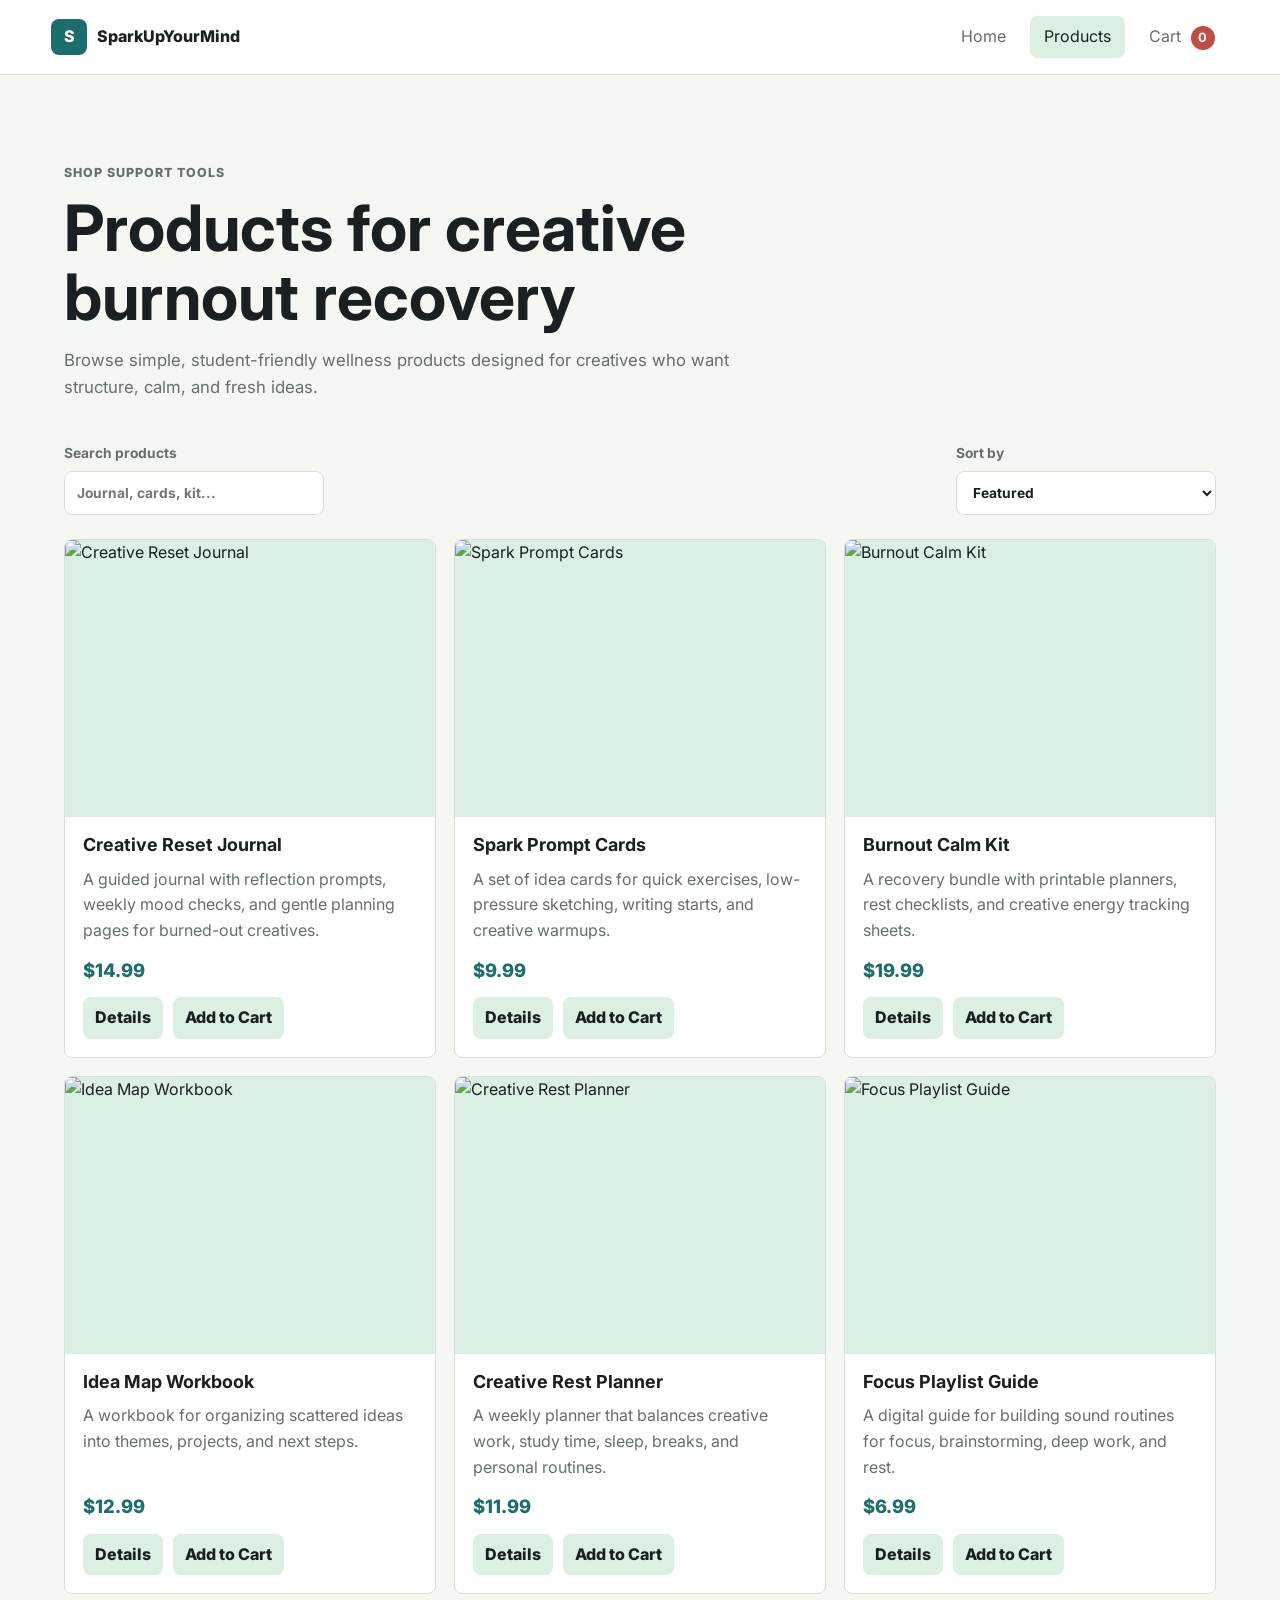
==== products.html @ 9b731e91 "Publish SparkUpYourMind website" ====
<!DOCTYPE html>
<html lang="en">
<head>
  <meta charset="UTF-8">
  <meta name="viewport" content="width=device-width, initial-scale=1.0">
  <title>Products | SparkUpYourMind</title>
  <link rel="preconnect" href="https://fonts.googleapis.com">
  <link rel="preconnect" href="https://fonts.gstatic.com" crossorigin>
  <link href="https://fonts.googleapis.com/css2?family=Inter:wght@400;500;600;700;800&display=swap" rel="stylesheet">
  <link rel="stylesheet" href="styles.css">
</head>
<body>
  <header class="site-header">
    <a class="brand" href="index.html" aria-label="SparkUpYourMind home">
      <span class="brand-mark">S</span>
      <span>SparkUpYourMind</span>
    </a>

    <button class="menu-toggle" type="button" aria-expanded="false" aria-controls="primary-nav">
      <span></span>
      <span></span>
      <span></span>
    </button>

    <nav class="primary-nav" id="primary-nav" aria-label="Main navigation">
      <a href="index.html">Home</a>
      <a href="products.html" class="active">Products</a>
      <button class="cart-pill" type="button" data-cart-open>
        Cart <span data-cart-count>0</span>
      </button>
    </nav>
  </header>

  <main>
    <section class="page-title">
      <p class="eyebrow">Shop support tools</p>
      <h1>Products for creative burnout recovery</h1>
      <p>
        Browse simple, student-friendly wellness products designed for creatives who want
        structure, calm, and fresh ideas.
      </p>
    </section>

    <section class="product-toolbar" aria-label="Product filters">
      <label>
        Search products
        <input type="search" data-product-search placeholder="Journal, cards, kit...">
      </label>
      <label>
        Sort by
        <select data-product-sort>
          <option value="featured">Featured</option>
          <option value="price-low">Price: Low to High</option>
          <option value="price-high">Price: High to Low</option>
          <option value="name">Name</option>
        </select>
      </label>
    </section>

    <section class="products-grid" data-products-grid aria-live="polite"></section>
  </main>

  <dialog class="product-dialog" data-product-dialog>
    <button type="button" class="icon-button dialog-close" data-dialog-close aria-label="Close product details">x</button>
    <div class="dialog-content" data-dialog-content></div>
  </dialog>

  <aside class="cart-drawer" data-cart-drawer aria-hidden="true">
    <div class="cart-panel">
      <div class="cart-header">
        <h2>Your Cart</h2>
        <button type="button" class="icon-button" data-cart-close aria-label="Close cart">x</button>
      </div>
      <div class="cart-items" data-cart-items></div>
      <div class="cart-footer">
        <div class="cart-total">
          <span>Total</span>
          <strong data-cart-total>$0.00</strong>
        </div>
        <button class="button button-primary full-width" type="button" data-checkout>Checkout</button>
      </div>
    </div>
  </aside>

  <script src="script.js"></script>
</body>
</html>
---- styles.css ----
:root {
  --ink: #182022;
  --muted: #64706d;
  --line: #d9dfd7;
  --surface: #ffffff;
  --soft: #f5f7f2;
  --mint: #dcefe3;
  --coral: #ef806f;
  --coral-dark: #bf4f43;
  --teal: #1d6d6c;
  --gold: #f3c76b;
  --shadow: 0 20px 45px rgba(24, 32, 34, 0.14);
}

* {
  box-sizing: border-box;
}

html {
  scroll-behavior: smooth;
}

body {
  margin: 0;
  color: var(--ink);
  background: var(--soft);
  font-family: Inter, Arial, sans-serif;
  line-height: 1.6;
}

img {
  display: block;
  max-width: 100%;
}

a {
  color: inherit;
  text-decoration: none;
}

button,
input,
select {
  font: inherit;
}

.site-header {
  position: sticky;
  top: 0;
  z-index: 20;
  display: flex;
  align-items: center;
  justify-content: space-between;
  gap: 24px;
  padding: 16px clamp(18px, 4vw, 56px);
  background: rgba(255, 255, 255, 0.9);
  border-bottom: 1px solid rgba(217, 223, 215, 0.8);
  backdrop-filter: blur(18px);
}

.brand {
  display: inline-flex;
  align-items: center;
  gap: 10px;
  font-weight: 800;
  letter-spacing: 0;
}

.brand-mark {
  display: grid;
  width: 36px;
  height: 36px;
  place-items: center;
  color: #fff;
  background: var(--teal);
  border-radius: 8px;
}

.primary-nav {
  display: flex;
  align-items: center;
  gap: 10px;
}

.primary-nav a,
.cart-pill {
  min-height: 40px;
  padding: 8px 14px;
  color: var(--muted);
  background: transparent;
  border: 0;
  border-radius: 8px;
  cursor: pointer;
}

.primary-nav a:hover,
.primary-nav a.active,
.cart-pill:hover {
  color: var(--ink);
  background: var(--mint);
}

.cart-pill span {
  display: inline-grid;
  min-width: 24px;
  height: 24px;
  margin-left: 6px;
  place-items: center;
  color: #fff;
  background: var(--coral-dark);
  border-radius: 999px;
  font-size: 0.8rem;
  font-weight: 700;
}

.menu-toggle {
  display: none;
  width: 42px;
  height: 42px;
  padding: 9px;
  background: var(--surface);
  border: 1px solid var(--line);
  border-radius: 8px;
}

.menu-toggle span {
  display: block;
  height: 2px;
  margin: 5px 0;
  background: var(--ink);
}

.hero {
  position: relative;
  min-height: min(680px, calc(100vh - 72px));
  display: grid;
  align-items: end;
  overflow: hidden;
  background: #243536;
}

.hero-media {
  position: absolute;
  inset: 0;
}

.hero-media img {
  width: 100%;
  height: 100%;
  object-fit: cover;
  opacity: 0.55;
}

.hero-media::after {
  position: absolute;
  inset: 0;
  content: "";
  background: linear-gradient(90deg, rgba(12, 22, 24, 0.84), rgba(12, 22, 24, 0.28));
}

.hero-content {
  position: relative;
  width: min(760px, 100%);
  padding: clamp(64px, 12vw, 124px) clamp(20px, 7vw, 96px);
  color: #fff;
}

.eyebrow {
  margin: 0 0 10px;
  color: var(--coral);
  font-size: 0.78rem;
  font-weight: 800;
  letter-spacing: 0.08em;
  text-transform: uppercase;
}

.hero-content .eyebrow {
  color: var(--gold);
}

h1,
h2,
h3,
p {
  overflow-wrap: anywhere;
}

h1,
h2,
h3 {
  margin: 0;
  line-height: 1.08;
}

.hero h1 {
  max-width: 12ch;
  font-size: clamp(3rem, 9vw, 6.5rem);
  letter-spacing: 0;
}

.hero p:not(.eyebrow) {
  max-width: 620px;
  margin: 18px 0 0;
  font-size: clamp(1rem, 2vw, 1.2rem);
}

.hero-actions {
  display: flex;
  flex-wrap: wrap;
  gap: 12px;
  margin-top: 30px;
}

.button {
  display: inline-flex;
  min-height: 46px;
  align-items: center;
  justify-content: center;
  padding: 11px 18px;
  border: 1px solid transparent;
  border-radius: 8px;
  font-weight: 800;
  cursor: pointer;
}

.button-primary {
  color: #fff;
  background: var(--coral-dark);
}

.button-primary:hover {
  background: #a93f36;
}

.button-secondary {
  color: #fff;
  border-color: rgba(255, 255, 255, 0.7);
  background: rgba(255, 255, 255, 0.08);
}

.section {
  padding: clamp(56px, 8vw, 96px) clamp(20px, 5vw, 72px);
}

.section-heading {
  max-width: 820px;
  margin-bottom: 28px;
}

.section-heading h2,
.support-band h2,
.page-title h1 {
  max-width: 820px;
  font-size: clamp(2rem, 5vw, 4rem);
}

.intro-grid,
.featured-products,
.products-grid {
  display: grid;
  grid-template-columns: repeat(3, minmax(0, 1fr));
  gap: 18px;
}

.intro-grid article,
.product-card {
  background: var(--surface);
  border: 1px solid var(--line);
  border-radius: 8px;
}

.intro-grid article {
  padding: 24px;
}

.intro-grid h3 {
  margin-bottom: 12px;
  font-size: 1.2rem;
}

.intro-grid p,
.support-list p,
.page-title p,
.product-card p,
.dialog-content p {
  color: var(--muted);
}

.support-band {
  display: grid;
  grid-template-columns: 0.85fr 1.15fr;
  gap: clamp(24px, 5vw, 72px);
  align-items: start;
  background: var(--ink);
  color: #fff;
}

.support-list {
  display: grid;
  gap: 14px;
}

.support-list div {
  display: grid;
  grid-template-columns: 52px 1fr;
  gap: 14px;
  align-items: start;
  padding: 16px 0;
  border-bottom: 1px solid rgba(255, 255, 255, 0.18);
}

.support-list span {
  color: var(--gold);
  font-weight: 800;
}

.support-list p {
  margin: 0;
  color: rgba(255, 255, 255, 0.78);
}

.preview-products {
  background: #fff;
}

.product-card {
  display: flex;
  min-width: 0;
  flex-direction: column;
  overflow: hidden;
}

.product-card img {
  width: 100%;
  aspect-ratio: 4 / 3;
  object-fit: cover;
  background: var(--mint);
}

.product-body {
  display: flex;
  flex: 1;
  flex-direction: column;
  gap: 12px;
  padding: 18px;
}

.product-body h3 {
  font-size: 1.12rem;
}

.product-body p {
  margin: 0;
}

.product-meta {
  display: flex;
  align-items: center;
  justify-content: space-between;
  gap: 12px;
  margin-top: auto;
}

.price {
  color: var(--teal);
  font-size: 1.15rem;
  font-weight: 800;
}

.product-actions {
  display: flex;
  flex-wrap: wrap;
  gap: 10px;
}

.small-button {
  min-height: 40px;
  padding: 8px 12px;
  color: var(--ink);
  background: var(--mint);
  border: 0;
  border-radius: 8px;
  font-weight: 800;
  cursor: pointer;
}

.small-button:hover {
  background: #cce5d6;
}

.center-button {
  width: fit-content;
  margin: 28px auto 0;
}

.page-title {
  padding: clamp(48px, 8vw, 88px) clamp(20px, 5vw, 72px) 24px;
}

.page-title p:not(.eyebrow) {
  max-width: 720px;
  margin-top: 16px;
  font-size: 1.05rem;
}

.product-toolbar {
  display: flex;
  flex-wrap: wrap;
  gap: 14px;
  justify-content: space-between;
  padding: 0 clamp(20px, 5vw, 72px) 24px;
}

.product-toolbar label {
  display: grid;
  min-width: min(100%, 260px);
  gap: 7px;
  color: var(--muted);
  font-size: 0.86rem;
  font-weight: 700;
}

.product-toolbar input,
.product-toolbar select {
  min-height: 44px;
  padding: 10px 12px;
  color: var(--ink);
  background: #fff;
  border: 1px solid var(--line);
  border-radius: 8px;
}

.products-grid {
  padding: 0 clamp(20px, 5vw, 72px) clamp(56px, 8vw, 96px);
}

.cart-drawer {
  position: fixed;
  inset: 0;
  z-index: 50;
  display: none;
  justify-content: flex-end;
  background: rgba(24, 32, 34, 0.35);
}

.cart-drawer.open {
  display: flex;
}

.cart-panel {
  width: min(420px, 100%);
  min-height: 100%;
  display: flex;
  flex-direction: column;
  background: #fff;
  box-shadow: var(--shadow);
}

.cart-header,
.cart-footer {
  padding: 18px;
  border-bottom: 1px solid var(--line);
}

.cart-header {
  display: flex;
  align-items: center;
  justify-content: space-between;
}

.cart-footer {
  margin-top: auto;
  border-top: 1px solid var(--line);
  border-bottom: 0;
}

.icon-button {
  width: 40px;
  height: 40px;
  color: var(--ink);
  background: var(--soft);
  border: 1px solid var(--line);
  border-radius: 8px;
  font-weight: 800;
  cursor: pointer;
}

.cart-items {
  display: grid;
  gap: 12px;
  padding: 18px;
  overflow: auto;
}

.cart-line {
  display: grid;
  grid-template-columns: 72px 1fr auto;
  gap: 12px;
  align-items: center;
}

.cart-line img {
  width: 72px;
  height: 72px;
  object-fit: cover;
  border-radius: 8px;
}

.cart-line h3 {
  font-size: 0.95rem;
}

.cart-line p {
  margin: 3px 0 0;
  color: var(--muted);
  font-size: 0.9rem;
}

.cart-total {
  display: flex;
  justify-content: space-between;
  margin-bottom: 14px;
  font-size: 1.15rem;
}

.full-width {
  width: 100%;
}

.product-dialog {
  width: min(920px, calc(100% - 32px));
  padding: 0;
  border: 0;
  border-radius: 8px;
  box-shadow: var(--shadow);
}

.product-dialog::backdrop {
  background: rgba(24, 32, 34, 0.45);
}

.dialog-close {
  position: absolute;
  top: 14px;
  right: 14px;
  z-index: 2;
}

.dialog-content {
  display: grid;
  grid-template-columns: 1fr 1fr;
}

.dialog-content img {
  width: 100%;
  height: 100%;
  min-height: 420px;
  object-fit: cover;
}

.dialog-copy {
  display: flex;
  flex-direction: column;
  gap: 14px;
  padding: 36px;
}

.empty-state {
  grid-column: 1 / -1;
  padding: 28px;
  text-align: center;
  background: #fff;
  border: 1px solid var(--line);
  border-radius: 8px;
}

@media (max-width: 860px) {
  .menu-toggle {
    display: block;
  }

  .primary-nav {
    position: absolute;
    top: 100%;
    right: 16px;
    left: 16px;
    display: none;
    flex-direction: column;
    align-items: stretch;
    padding: 14px;
    background: #fff;
    border: 1px solid var(--line);
    border-radius: 8px;
    box-shadow: var(--shadow);
  }

  .primary-nav.open {
    display: flex;
  }

  .primary-nav a,
  .cart-pill {
    text-align: left;
  }

  .intro-grid,
  .featured-products,
  .products-grid,
  .support-band,
  .dialog-content {
    grid-template-columns: 1fr;
  }

  .dialog-content img {
    min-height: 260px;
    max-height: 360px;
  }
}

@media (max-width: 540px) {
  .site-header {
    padding: 12px 16px;
  }

  .brand span:last-child {
    max-width: 170px;
    overflow: hidden;
    text-overflow: ellipsis;
    white-space: nowrap;
  }

  .hero {
    min-height: 620px;
  }

  .hero-media::after {
    background: linear-gradient(180deg, rgba(12, 22, 24, 0.35), rgba(12, 22, 24, 0.86));
  }

  .hero-content {
    padding: 48px 20px;
  }

  .hero-actions,
  .product-actions {
    align-items: stretch;
    flex-direction: column;
  }

  .button,
  .small-button {
    width: 100%;
  }

  .cart-line {
    grid-template-columns: 58px 1fr;
  }

  .cart-line img {
    width: 58px;
    height: 58px;
  }
}
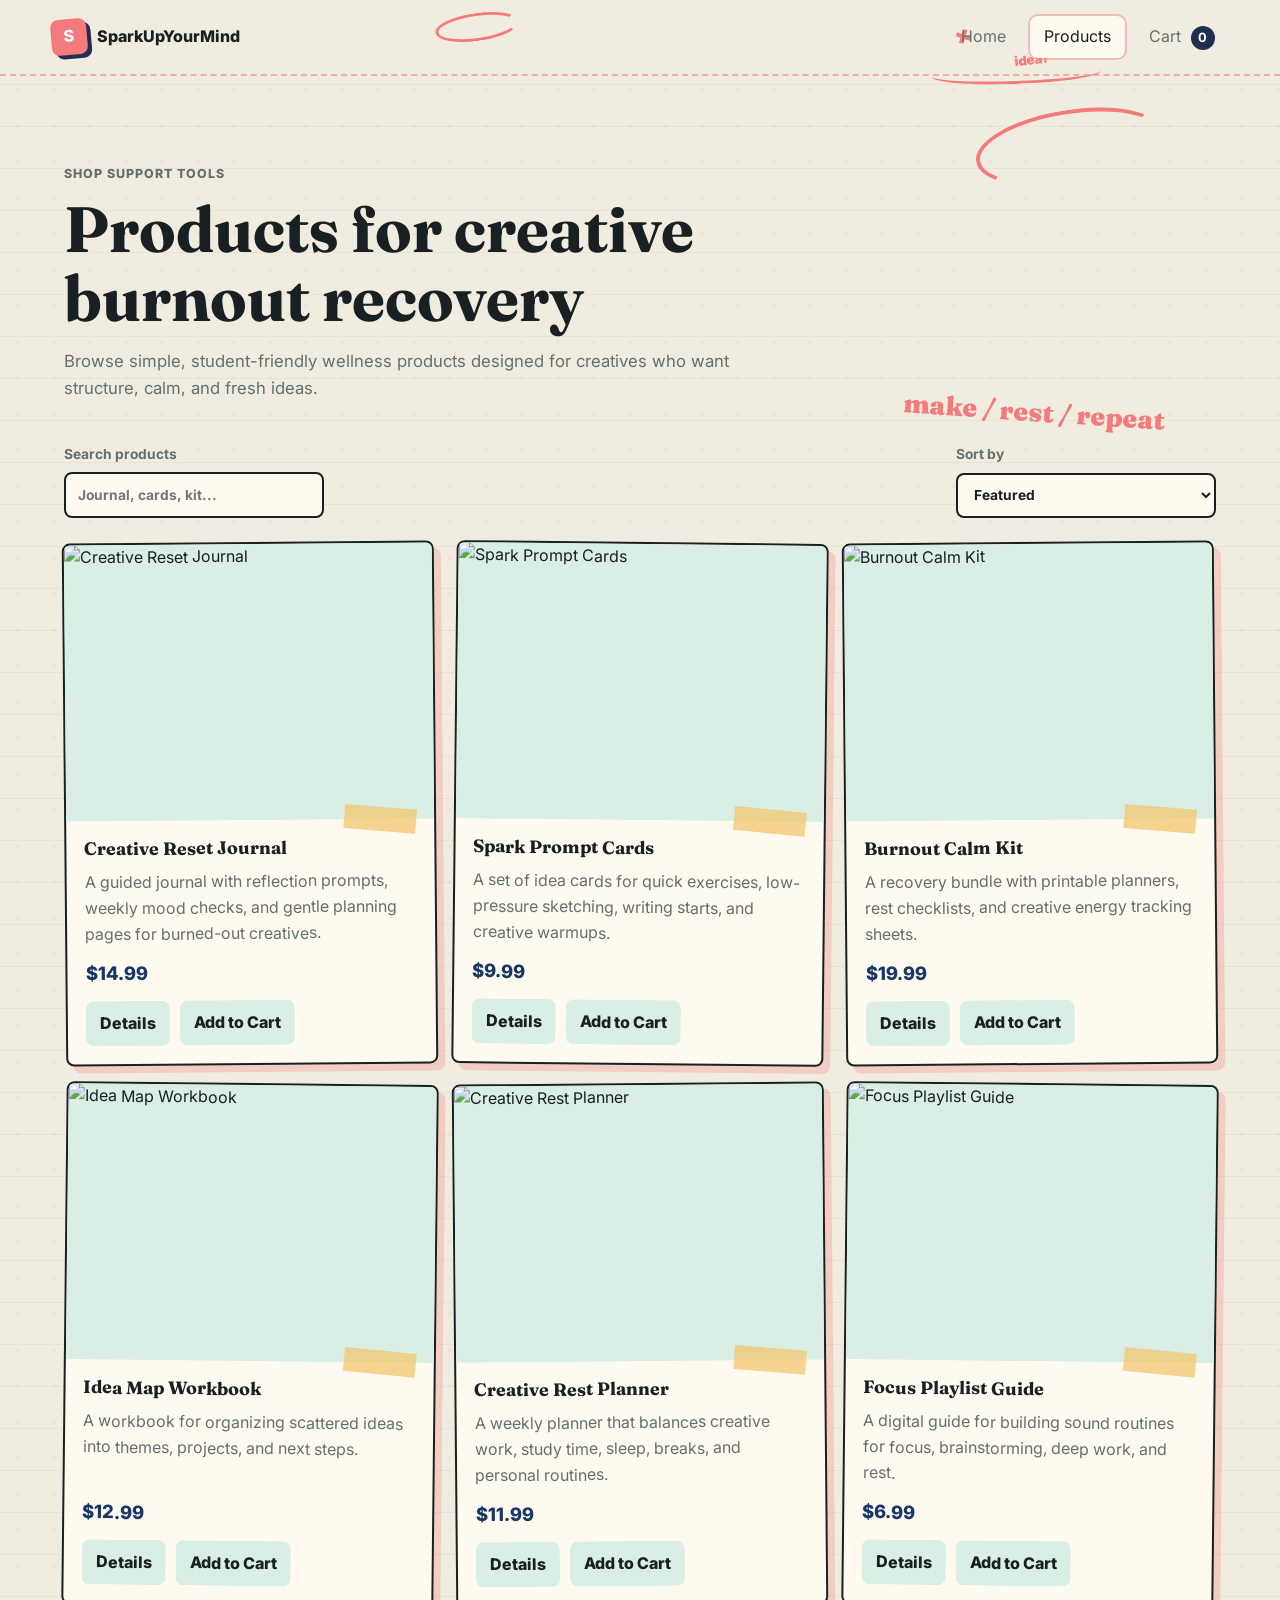
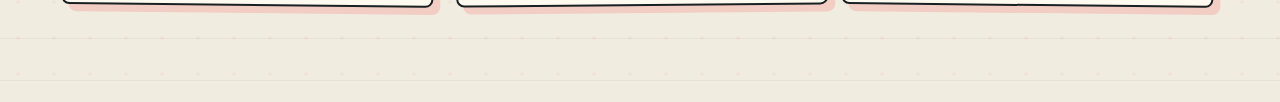
==== commit 7ccb7c31: "Apply creative sketch identity" ====
--- a/products.html
+++ b/products.html
@@ -6,7 +6,7 @@
   <title>Products | SparkUpYourMind</title>
   <link rel="preconnect" href="https://fonts.googleapis.com">
   <link rel="preconnect" href="https://fonts.gstatic.com" crossorigin>
-  <link href="https://fonts.googleapis.com/css2?family=Inter:wght@400;500;600;700;800&display=swap" rel="stylesheet">
+  <link href="https://fonts.googleapis.com/css2?family=Inter:wght@400;500;600;700;800&family=Fraunces:wght@700;800;900&display=swap" rel="stylesheet">
   <link rel="stylesheet" href="styles.css">
 </head>
 <body>
@@ -15,6 +15,11 @@
       <span class="brand-mark">S</span>
       <span>SparkUpYourMind</span>
     </a>
+    <div class="header-doodles" aria-hidden="true">
+      <span class="doodle-loop"></span>
+      <span class="doodle-star">+</span>
+      <span class="doodle-note">idea?</span>
+    </div>
 
     <button class="menu-toggle" type="button" aria-expanded="false" aria-controls="primary-nav">
       <span></span>
@@ -32,7 +37,9 @@
   </header>
 
   <main>
-    <section class="page-title">
+    <section class="page-title shop-title">
+      <span class="page-doodle page-doodle-one" aria-hidden="true"></span>
+      <span class="page-doodle page-doodle-two" aria-hidden="true">make / rest / repeat</span>
       <p class="eyebrow">Shop support tools</p>
       <h1>Products for creative burnout recovery</h1>
       <p>
--- a/styles.css
+++ b/styles.css
@@ -1,13 +1,15 @@
 :root {
   --ink: #182022;
   --muted: #64706d;
-  --line: #d9dfd7;
+  --line: #d8cec0;
   --surface: #ffffff;
-  --soft: #f5f7f2;
-  --mint: #dcefe3;
-  --coral: #ef806f;
-  --coral-dark: #bf4f43;
-  --teal: #1d6d6c;
+  --soft: #f1ece0;
+  --paper: #fffaf0;
+  --mint: #d9eee4;
+  --coral: #f37b7c;
+  --coral-dark: #d94f61;
+  --teal: #183768;
+  --navy: #202f50;
   --gold: #f3c76b;
   --shadow: 0 20px 45px rgba(24, 32, 34, 0.14);
 }
@@ -26,6 +28,10 @@
   background: var(--soft);
   font-family: Inter, Arial, sans-serif;
   line-height: 1.6;
+  background-image:
+    radial-gradient(circle at 18px 18px, rgba(243, 123, 124, 0.08) 2px, transparent 2px),
+    linear-gradient(rgba(32, 47, 80, 0.05) 1px, transparent 1px);
+  background-size: 36px 36px, 100% 42px;
 }
 
 img {
@@ -53,9 +59,21 @@
   justify-content: space-between;
   gap: 24px;
   padding: 16px clamp(18px, 4vw, 56px);
-  background: rgba(255, 255, 255, 0.9);
-  border-bottom: 1px solid rgba(217, 223, 215, 0.8);
+  background: rgba(241, 236, 224, 0.92);
+  border-bottom: 2px dashed rgba(243, 123, 124, 0.55);
   backdrop-filter: blur(18px);
+}
+
+.site-header::after {
+  position: absolute;
+  right: clamp(18px, 14vw, 220px);
+  bottom: -10px;
+  width: 170px;
+  height: 18px;
+  content: "";
+  border-bottom: 3px solid var(--coral);
+  border-radius: 50%;
+  transform: rotate(-2deg);
 }
 
 .brand {
@@ -64,6 +82,8 @@
   gap: 10px;
   font-weight: 800;
   letter-spacing: 0;
+  position: relative;
+  z-index: 2;
 }
 
 .brand-mark {
@@ -72,14 +92,58 @@
   height: 36px;
   place-items: center;
   color: #fff;
-  background: var(--teal);
-  border-radius: 8px;
+  background: var(--coral);
+  border-radius: 8px;
+  box-shadow: 4px 4px 0 var(--navy);
+  transform: rotate(-5deg);
+}
+
+.header-doodles {
+  position: absolute;
+  inset: 0;
+  pointer-events: none;
+  overflow: hidden;
+}
+
+.doodle-loop {
+  position: absolute;
+  top: 13px;
+  left: clamp(230px, 34vw, 520px);
+  width: 84px;
+  height: 28px;
+  border: 3px solid var(--coral);
+  border-right-color: transparent;
+  border-radius: 50%;
+  transform: rotate(-8deg);
+}
+
+.doodle-star,
+.doodle-note {
+  position: absolute;
+  color: var(--coral);
+  font-weight: 900;
+}
+
+.doodle-star {
+  top: 13px;
+  right: clamp(140px, 24vw, 360px);
+  font-size: 1.7rem;
+  transform: rotate(18deg);
+}
+
+.doodle-note {
+  right: clamp(120px, 18vw, 270px);
+  bottom: 4px;
+  font-size: 0.82rem;
+  transform: rotate(-7deg);
 }
 
 .primary-nav {
   display: flex;
   align-items: center;
   gap: 10px;
+  position: relative;
+  z-index: 2;
 }
 
 .primary-nav a,
@@ -97,7 +161,8 @@
 .primary-nav a.active,
 .cart-pill:hover {
   color: var(--ink);
-  background: var(--mint);
+  background: var(--paper);
+  outline: 2px solid rgba(243, 123, 124, 0.42);
 }
 
 .cart-pill span {
@@ -107,7 +172,7 @@
   margin-left: 6px;
   place-items: center;
   color: #fff;
-  background: var(--coral-dark);
+  background: var(--navy);
   border-radius: 999px;
   font-size: 0.8rem;
   font-weight: 700;
@@ -134,35 +199,29 @@
   position: relative;
   min-height: min(680px, calc(100vh - 72px));
   display: grid;
+  grid-template-columns: minmax(0, 0.95fr) minmax(340px, 1.05fr);
   align-items: end;
   overflow: hidden;
-  background: #243536;
+  background: var(--soft);
 }
 
 .hero-media {
-  position: absolute;
-  inset: 0;
-}
-
-.hero-media img {
+  position: relative;
   width: 100%;
-  height: 100%;
-  object-fit: cover;
-  opacity: 0.55;
-}
-
-.hero-media::after {
-  position: absolute;
-  inset: 0;
-  content: "";
-  background: linear-gradient(90deg, rgba(12, 22, 24, 0.84), rgba(12, 22, 24, 0.28));
+  min-width: 0;
+  min-height: 620px;
+  order: 2;
+  overflow: hidden;
 }
 
 .hero-content {
   position: relative;
-  width: min(760px, 100%);
+  width: 100%;
+  max-width: 760px;
+  min-width: 0;
   padding: clamp(64px, 12vw, 124px) clamp(20px, 7vw, 96px);
-  color: #fff;
+  color: var(--ink);
+  z-index: 2;
 }
 
 .eyebrow {
@@ -175,7 +234,7 @@
 }
 
 .hero-content .eyebrow {
-  color: var(--gold);
+  color: var(--coral-dark);
 }
 
 h1,
@@ -190,12 +249,19 @@
 h3 {
   margin: 0;
   line-height: 1.08;
+  font-family: Fraunces, Georgia, serif;
+  overflow-wrap: normal;
 }
 
 .hero h1 {
-  max-width: 12ch;
-  font-size: clamp(3rem, 9vw, 6.5rem);
+  max-width: 620px;
+  font-size: clamp(3.2rem, 8vw, 7rem);
   letter-spacing: 0;
+  text-shadow: 5px 5px 0 rgba(243, 123, 124, 0.22);
+}
+
+.hero h1 span {
+  display: block;
 }
 
 .hero p:not(.eyebrow) {
@@ -226,6 +292,7 @@
 .button-primary {
   color: #fff;
   background: var(--coral-dark);
+  box-shadow: 4px 4px 0 var(--navy);
 }
 
 .button-primary:hover {
@@ -233,12 +300,13 @@
 }
 
 .button-secondary {
-  color: #fff;
-  border-color: rgba(255, 255, 255, 0.7);
-  background: rgba(255, 255, 255, 0.08);
+  color: var(--navy);
+  border-color: var(--navy);
+  background: transparent;
 }
 
 .section {
+  position: relative;
   padding: clamp(56px, 8vw, 96px) clamp(20px, 5vw, 72px);
 }
 
@@ -264,13 +332,23 @@
 
 .intro-grid article,
 .product-card {
-  background: var(--surface);
-  border: 1px solid var(--line);
-  border-radius: 8px;
+  background: var(--paper);
+  border: 2px solid var(--ink);
+  border-radius: 8px;
+  box-shadow: 7px 7px 0 rgba(243, 123, 124, 0.28);
 }
 
 .intro-grid article {
   padding: 24px;
+  transform: rotate(-0.7deg);
+}
+
+.intro-grid article:nth-child(2) {
+  transform: rotate(0.8deg) translateY(14px);
+}
+
+.intro-grid article:nth-child(3) {
+  transform: rotate(-1.2deg);
 }
 
 .intro-grid h3 {
@@ -291,8 +369,18 @@
   grid-template-columns: 0.85fr 1.15fr;
   gap: clamp(24px, 5vw, 72px);
   align-items: start;
-  background: var(--ink);
+  background: var(--navy);
   color: #fff;
+  overflow: hidden;
+}
+
+.support-band::before {
+  position: absolute;
+  inset: 24px;
+  content: "";
+  border: 2px dashed rgba(243, 123, 124, 0.55);
+  border-radius: 34% 66% 42% 58% / 54% 42% 58% 46%;
+  pointer-events: none;
 }
 
 .support-list {
@@ -320,7 +408,7 @@
 }
 
 .preview-products {
-  background: #fff;
+  background: rgba(255, 250, 240, 0.6);
 }
 
 .product-card {
@@ -328,6 +416,20 @@
   min-width: 0;
   flex-direction: column;
   overflow: hidden;
+  transition: transform 160ms ease, box-shadow 160ms ease;
+}
+
+.product-card:nth-child(even) {
+  transform: rotate(0.6deg);
+}
+
+.product-card:nth-child(odd) {
+  transform: rotate(-0.5deg);
+}
+
+.product-card:hover {
+  transform: translateY(-4px) rotate(0deg);
+  box-shadow: 10px 10px 0 rgba(243, 123, 124, 0.34);
 }
 
 .product-card img {
@@ -343,6 +445,18 @@
   flex-direction: column;
   gap: 12px;
   padding: 18px;
+  position: relative;
+}
+
+.product-body::before {
+  position: absolute;
+  top: -12px;
+  right: 18px;
+  width: 72px;
+  height: 24px;
+  content: "";
+  background: rgba(243, 199, 107, 0.72);
+  transform: rotate(5deg);
 }
 
 .product-body h3 {
@@ -378,14 +492,15 @@
   padding: 8px 12px;
   color: var(--ink);
   background: var(--mint);
-  border: 0;
+  border: 2px solid transparent;
   border-radius: 8px;
   font-weight: 800;
   cursor: pointer;
 }
 
 .small-button:hover {
-  background: #cce5d6;
+  background: #fff;
+  border-color: var(--coral);
 }
 
 .center-button {
@@ -394,6 +509,8 @@
 }
 
 .page-title {
+  position: relative;
+  overflow: hidden;
   padding: clamp(48px, 8vw, 88px) clamp(20px, 5vw, 72px) 24px;
 }
 
@@ -425,8 +542,8 @@
   min-height: 44px;
   padding: 10px 12px;
   color: var(--ink);
-  background: #fff;
-  border: 1px solid var(--line);
+  background: var(--paper);
+  border: 2px solid var(--ink);
   border-radius: 8px;
 }
 
@@ -452,7 +569,7 @@
   min-height: 100%;
   display: flex;
   flex-direction: column;
-  background: #fff;
+  background: var(--paper);
   box-shadow: var(--shadow);
 }
 
@@ -479,7 +596,7 @@
   height: 40px;
   color: var(--ink);
   background: var(--soft);
-  border: 1px solid var(--line);
+  border: 2px solid var(--ink);
   border-radius: 8px;
   font-weight: 800;
   cursor: pointer;
@@ -530,7 +647,7 @@
 .product-dialog {
   width: min(920px, calc(100% - 32px));
   padding: 0;
-  border: 0;
+  border: 2px solid var(--ink);
   border-radius: 8px;
   box-shadow: var(--shadow);
 }
@@ -563,15 +680,280 @@
   flex-direction: column;
   gap: 14px;
   padding: 36px;
+  background: var(--paper);
 }
 
 .empty-state {
   grid-column: 1 / -1;
   padding: 28px;
   text-align: center;
-  background: #fff;
-  border: 1px solid var(--line);
-  border-radius: 8px;
+  background: var(--paper);
+  border: 2px solid var(--ink);
+  border-radius: 8px;
+}
+
+.creative-mind {
+  display: grid;
+  place-items: end center;
+  padding: 38px clamp(20px, 5vw, 72px) 0 0;
+}
+
+.mind-sketch {
+  position: relative;
+  width: min(620px, 100%);
+  height: 560px;
+}
+
+.head-shape {
+  position: absolute;
+  right: 120px;
+  bottom: -32px;
+  width: 250px;
+  height: 230px;
+  background: #d59683;
+  border: 3px solid var(--ink);
+  border-top: 18px solid #ef334e;
+  border-radius: 46% 54% 48% 52% / 24% 24% 70% 76%;
+  box-shadow: 9px 9px 0 rgba(32, 47, 80, 0.16);
+}
+
+.eye {
+  position: absolute;
+  top: 82px;
+  width: 62px;
+  height: 36px;
+  background: #fffaf0;
+  border-radius: 50%;
+}
+
+.eye::after {
+  position: absolute;
+  top: 5px;
+  left: 22px;
+  width: 25px;
+  height: 25px;
+  content: "";
+  background: var(--ink);
+  border-radius: 50%;
+}
+
+.eye-left {
+  left: 50px;
+  transform: rotate(-8deg);
+}
+
+.eye-right {
+  right: 42px;
+  transform: rotate(8deg);
+}
+
+.nose-line {
+  position: absolute;
+  top: 135px;
+  left: 118px;
+  width: 34px;
+  height: 52px;
+  border-left: 2px solid var(--ink);
+  border-bottom: 2px solid var(--ink);
+  border-radius: 0 0 0 24px;
+  transform: rotate(14deg);
+}
+
+.brain-cloud {
+  position: absolute;
+  right: 44px;
+  top: 64px;
+  width: 400px;
+  height: 250px;
+}
+
+.brain-cloud span {
+  position: absolute;
+  display: block;
+  background: #f35d78;
+  border: 3px solid #df3150;
+  border-radius: 48% 52% 45% 55% / 56% 46% 54% 44%;
+  box-shadow: inset 0 -10px 0 rgba(223, 49, 80, 0.18);
+}
+
+.brain-cloud span:nth-child(1) {
+  left: 40px;
+  top: 78px;
+  width: 135px;
+  height: 120px;
+}
+
+.brain-cloud span:nth-child(2) {
+  left: 102px;
+  top: 20px;
+  width: 140px;
+  height: 130px;
+}
+
+.brain-cloud span:nth-child(3) {
+  left: 205px;
+  top: 18px;
+  width: 145px;
+  height: 135px;
+}
+
+.brain-cloud span:nth-child(4) {
+  left: 260px;
+  top: 94px;
+  width: 126px;
+  height: 120px;
+}
+
+.brain-cloud span:nth-child(5) {
+  left: 152px;
+  top: 112px;
+  width: 146px;
+  height: 132px;
+}
+
+.brain-cloud span:nth-child(6) {
+  left: 10px;
+  top: 134px;
+  width: 118px;
+  height: 98px;
+}
+
+.thought-lines {
+  position: absolute;
+  inset: 0;
+  width: 100%;
+  height: 100%;
+  fill: none;
+  stroke: var(--coral);
+  stroke-width: 5;
+  stroke-linecap: round;
+  stroke-dasharray: 7 12;
+}
+
+.floating-word,
+.corner-doodle,
+.page-doodle {
+  position: absolute;
+  color: var(--coral);
+  font-family: Fraunces, Georgia, serif;
+  font-weight: 900;
+  line-height: 1;
+}
+
+.floating-word {
+  padding: 8px 12px;
+  background: var(--paper);
+  border: 2px solid var(--ink);
+  border-radius: 8px;
+  box-shadow: 4px 4px 0 rgba(32, 47, 80, 0.22);
+}
+
+.word-one {
+  top: 46px;
+  left: 74px;
+  transform: rotate(-12deg);
+}
+
+.word-two {
+  top: 176px;
+  right: 0;
+  transform: rotate(9deg);
+}
+
+.word-three {
+  top: 255px;
+  left: 10px;
+  transform: rotate(7deg);
+}
+
+.scribble {
+  position: absolute;
+  border: 4px solid var(--coral);
+  border-left-color: transparent;
+  border-bottom-color: transparent;
+  border-radius: 50%;
+}
+
+.scribble-one {
+  top: 26px;
+  right: 92px;
+  width: 86px;
+  height: 54px;
+  transform: rotate(18deg);
+}
+
+.scribble-two {
+  left: 86px;
+  bottom: 150px;
+  width: 110px;
+  height: 36px;
+  transform: rotate(-12deg);
+}
+
+.burst {
+  position: absolute;
+  color: var(--coral);
+  font-size: 2.6rem;
+  font-weight: 900;
+}
+
+.burst-one {
+  top: 18px;
+  right: 232px;
+}
+
+.burst-two {
+  right: 60px;
+  top: 302px;
+}
+
+.section-scribble,
+.loose-line,
+.page-doodle-one {
+  position: absolute;
+  pointer-events: none;
+  border: 4px solid var(--coral);
+  border-right-color: transparent;
+  border-bottom-color: transparent;
+  border-radius: 50%;
+}
+
+.section-scribble {
+  top: 34px;
+  right: 8vw;
+  width: 130px;
+  height: 58px;
+  transform: rotate(13deg);
+}
+
+.loose-line {
+  top: 52px;
+  right: 12vw;
+  width: 180px;
+  height: 48px;
+  transform: rotate(-8deg);
+}
+
+.corner-doodle {
+  right: 42px;
+  top: 34px;
+  transform: rotate(8deg);
+  opacity: 0.74;
+}
+
+.page-doodle-one {
+  right: 9vw;
+  top: 34px;
+  width: 190px;
+  height: 74px;
+  transform: rotate(-9deg);
+}
+
+.page-doodle-two {
+  right: clamp(18px, 9vw, 120px);
+  bottom: 18px;
+  font-size: clamp(1rem, 3vw, 1.65rem);
+  transform: rotate(4deg);
 }
 
 @media (max-width: 860px) {
@@ -588,8 +970,8 @@
     flex-direction: column;
     align-items: stretch;
     padding: 14px;
-    background: #fff;
-    border: 1px solid var(--line);
+    background: var(--paper);
+    border: 2px solid var(--ink);
     border-radius: 8px;
     box-shadow: var(--shadow);
   }
@@ -611,6 +993,33 @@
     grid-template-columns: 1fr;
   }
 
+  .hero {
+    grid-template-columns: 1fr;
+    align-items: start;
+  }
+
+  .hero-media {
+    order: 1;
+    min-height: 470px;
+    padding: 20px;
+  }
+
+  .hero-content {
+    order: 2;
+    padding-top: 18px;
+  }
+
+  .mind-sketch {
+    height: 440px;
+    transform: scale(0.82);
+    transform-origin: center top;
+  }
+
+  .header-doodles,
+  .site-header::after {
+    display: none;
+  }
+
   .dialog-content img {
     min-height: 260px;
     max-height: 360px;
@@ -629,16 +1038,27 @@
     white-space: nowrap;
   }
 
-  .hero {
-    min-height: 620px;
-  }
-
-  .hero-media::after {
-    background: linear-gradient(180deg, rgba(12, 22, 24, 0.35), rgba(12, 22, 24, 0.86));
-  }
-
   .hero-content {
     padding: 48px 20px;
+  }
+
+  .hero-media {
+    min-height: 390px;
+    padding: 8px 0 0;
+  }
+
+  .mind-sketch {
+    width: min(470px, 100%);
+    height: 390px;
+    transform: scale(0.7);
+  }
+
+  .head-shape {
+    right: 96px;
+  }
+
+  .brain-cloud {
+    right: 20px;
   }
 
   .hero-actions,
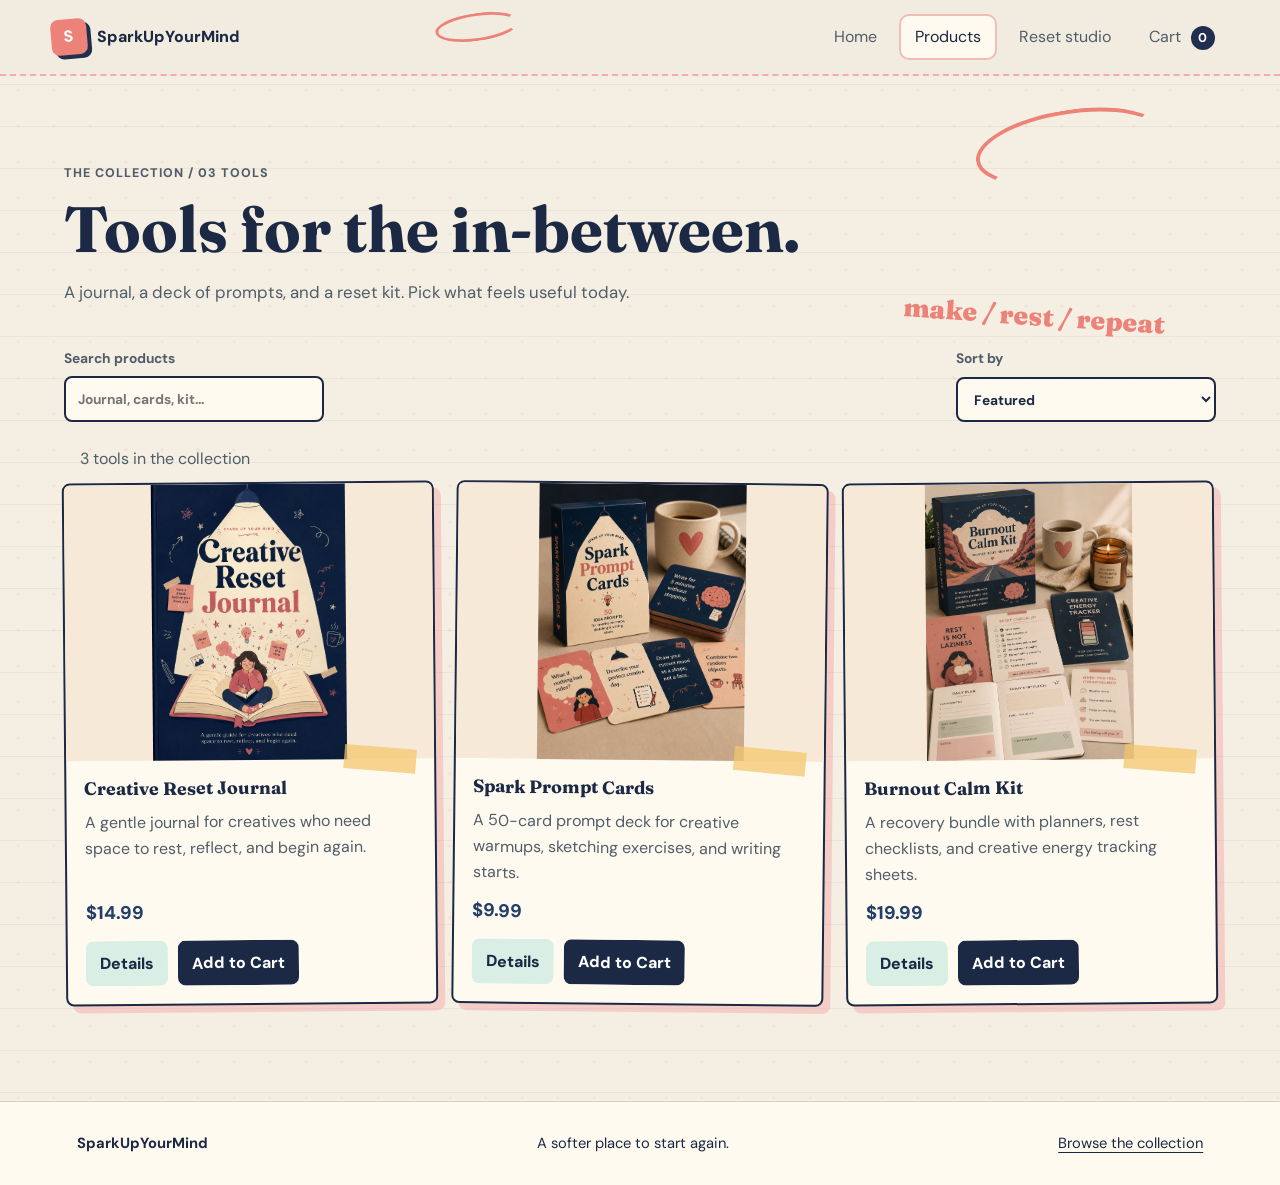
==== commit 2d57283b: "Redesign storefront and add creative reset studio" ====
--- a/products.html
+++ b/products.html
@@ -6,10 +6,13 @@
   <title>Products | SparkUpYourMind</title>
   <link rel="preconnect" href="https://fonts.googleapis.com">
   <link rel="preconnect" href="https://fonts.gstatic.com" crossorigin>
-  <link href="https://fonts.googleapis.com/css2?family=Inter:wght@400;500;600;700;800&family=Fraunces:wght@700;800;900&display=swap" rel="stylesheet">
+  <link href="https://fonts.googleapis.com/css2?family=DM+Sans:wght@400;500;600;700;800&family=Fraunces:wght@700;800;900&display=swap" rel="stylesheet">
+  <meta name="description" content="A softer place to start again: creative reset exercises, journals, prompts, and tools.">
   <link rel="stylesheet" href="styles.css">
+  <link rel="stylesheet" href="studio.css">
 </head>
 <body>
+  <a class="skip-link" href="#main">Skip to content</a>
   <header class="site-header">
     <a class="brand" href="index.html" aria-label="SparkUpYourMind home">
       <span class="brand-mark">S</span>
@@ -21,7 +24,7 @@
       <span class="doodle-note">idea?</span>
     </div>
 
-    <button class="menu-toggle" type="button" aria-expanded="false" aria-controls="primary-nav">
+    <button class="menu-toggle" type="button" aria-label="Toggle menu" aria-expanded="false" aria-controls="primary-nav">
       <span></span>
       <span></span>
       <span></span>
@@ -30,21 +33,21 @@
     <nav class="primary-nav" id="primary-nav" aria-label="Main navigation">
       <a href="index.html">Home</a>
       <a href="products.html" class="active">Products</a>
+      <a href="index.html#reset">Reset studio</a>
       <button class="cart-pill" type="button" data-cart-open>
         Cart <span data-cart-count>0</span>
       </button>
     </nav>
   </header>
 
-  <main>
+  <main id="main">
     <section class="page-title shop-title">
       <span class="page-doodle page-doodle-one" aria-hidden="true"></span>
       <span class="page-doodle page-doodle-two" aria-hidden="true">make / rest / repeat</span>
-      <p class="eyebrow">Shop support tools</p>
-      <h1>Products for creative burnout recovery</h1>
+      <p class="eyebrow">The collection / 03 tools</p>
+      <h1>Tools for the in-between.</h1>
       <p>
-        Browse simple, student-friendly wellness products designed for creatives who want
-        structure, calm, and fresh ideas.
+        A journal, a deck of prompts, and a reset kit. Pick what feels useful today.
       </p>
     </section>
 
@@ -64,18 +67,19 @@
       </label>
     </section>
 
-    <section class="products-grid" data-products-grid aria-live="polite"></section>
+    <p class="results-count" data-results-count role="status"></p>
+    <section class="products-grid" data-products-grid></section>
   </main>
 
-  <dialog class="product-dialog" data-product-dialog>
+  <dialog class="product-dialog" data-product-dialog aria-labelledby="product-title">
     <button type="button" class="icon-button dialog-close" data-dialog-close aria-label="Close product details">x</button>
     <div class="dialog-content" data-dialog-content></div>
   </dialog>
 
-  <aside class="cart-drawer" data-cart-drawer aria-hidden="true">
+  <dialog class="cart-drawer" data-cart-drawer aria-labelledby="cart-title">
     <div class="cart-panel">
       <div class="cart-header">
-        <h2>Your Cart</h2>
+        <h2 id="cart-title">Your cart</h2>
         <button type="button" class="icon-button" data-cart-close aria-label="Close cart">x</button>
       </div>
       <div class="cart-items" data-cart-items></div>
@@ -84,11 +88,13 @@
           <span>Total</span>
           <strong data-cart-total>$0.00</strong>
         </div>
-        <button class="button button-primary full-width" type="button" data-checkout>Checkout</button>
+        <button class="button button-primary full-width" type="button" data-checkout>Preview checkout</button>
+        <p role="status" data-checkout-status>This is a demo store. No payment is collected.</p>
       </div>
     </div>
-  </aside>
+  </dialog>
 
-  <script src="script.js"></script>
+  <footer class="site-footer"><strong>SparkUpYourMind</strong><span>A softer place to start again.</span><a href="products.html">Browse the collection</a></footer>
+  <script src="script.js" defer></script>
 </body>
 </html>
--- a/styles.css
+++ b/styles.css
@@ -694,8 +694,59 @@
 
 .creative-mind {
   display: grid;
-  place-items: end center;
-  padding: 38px clamp(20px, 5vw, 72px) 0 0;
+  place-items: center;
+  padding: 34px clamp(20px, 5vw, 72px) 24px 0;
+}
+
+.mind-reference {
+  position: relative;
+  z-index: 2;
+  width: min(535px, 100%);
+  height: auto;
+  filter: drop-shadow(10px 12px 0 rgba(32, 47, 80, 0.12));
+}
+
+.hero-doodle-field {
+  position: absolute;
+  z-index: 1;
+  width: min(650px, 115%);
+  max-width: none;
+  fill: none;
+  stroke: var(--coral);
+  stroke-width: 5;
+  stroke-linecap: round;
+  opacity: 0.62;
+  animation: doodleFloat 7s ease-in-out infinite;
+}
+
+.thought-path {
+  stroke-dasharray: 10 18;
+  animation: thoughtFlow 3.8s linear infinite;
+}
+
+.thought-path.main {
+  stroke-dasharray: 0;
+  opacity: 0.55;
+  animation: thoughtPulse 4.6s ease-in-out infinite;
+}
+
+.orbit {
+  stroke-width: 4;
+  stroke-dasharray: 9 16;
+  opacity: 0.5;
+  animation: orbitFlow 5.5s linear infinite;
+}
+
+.orbit-two {
+  opacity: 0.38;
+  animation-duration: 7s;
+}
+
+.small-spark {
+  stroke-width: 4;
+  stroke-dasharray: 0;
+  opacity: 0.52;
+  animation: thoughtPulse 3.4s ease-in-out infinite;
 }
 
 .mind-sketch {
@@ -868,6 +919,7 @@
 
 .scribble {
   position: absolute;
+  z-index: 3;
   border: 4px solid var(--coral);
   border-left-color: transparent;
   border-bottom-color: transparent;
@@ -875,36 +927,133 @@
 }
 
 .scribble-one {
-  top: 26px;
-  right: 92px;
-  width: 86px;
-  height: 54px;
-  transform: rotate(18deg);
+  top: 92px;
+  right: clamp(46px, 10vw, 140px);
+  width: 76px;
+  height: 42px;
+  opacity: 0.68;
+  transform: rotate(9deg);
+  animation: scribbleWiggle 4.4s ease-in-out infinite;
 }
 
 .scribble-two {
-  left: 86px;
-  bottom: 150px;
-  width: 110px;
-  height: 36px;
-  transform: rotate(-12deg);
+  left: clamp(42px, 10vw, 130px);
+  bottom: 210px;
+  width: 92px;
+  height: 32px;
+  opacity: 0.58;
+  transform: rotate(-7deg);
+  animation: scribbleWiggleAlt 5.2s ease-in-out infinite;
 }
 
 .burst {
   position: absolute;
+  z-index: 3;
   color: var(--coral);
   font-size: 2.6rem;
   font-weight: 900;
 }
 
 .burst-one {
-  top: 18px;
-  right: 232px;
+  top: 128px;
+  right: clamp(190px, 27vw, 340px);
+  opacity: 0.82;
+  animation: burstBlink 2.8s ease-in-out infinite;
 }
 
 .burst-two {
-  right: 60px;
-  top: 302px;
+  right: clamp(56px, 10vw, 110px);
+  top: 392px;
+  opacity: 0.64;
+  animation: burstBlink 3.4s ease-in-out infinite 0.4s;
+}
+
+@keyframes thoughtFlow {
+  from {
+    stroke-dashoffset: 0;
+  }
+
+  to {
+    stroke-dashoffset: -56;
+  }
+}
+
+@keyframes orbitFlow {
+  from {
+    stroke-dashoffset: 0;
+  }
+
+  to {
+    stroke-dashoffset: 50;
+  }
+}
+
+@keyframes thoughtPulse {
+  0%,
+  100% {
+    opacity: 0.42;
+  }
+
+  50% {
+    opacity: 0.72;
+  }
+}
+
+@keyframes doodleFloat {
+  0%,
+  100% {
+    transform: translateY(0) rotate(0deg);
+  }
+
+  50% {
+    transform: translateY(-8px) rotate(-1deg);
+  }
+}
+
+@keyframes scribbleWiggle {
+  0%,
+  100% {
+    transform: rotate(9deg) translate(0, 0);
+  }
+
+  50% {
+    transform: rotate(14deg) translate(4px, -5px);
+  }
+}
+
+@keyframes scribbleWiggleAlt {
+  0%,
+  100% {
+    transform: rotate(-7deg) translate(0, 0);
+  }
+
+  50% {
+    transform: rotate(-12deg) translate(-5px, -3px);
+  }
+}
+
+@keyframes burstBlink {
+  0%,
+  100% {
+    opacity: 0.42;
+    transform: scale(0.92) rotate(0deg);
+  }
+
+  50% {
+    opacity: 0.95;
+    transform: scale(1.08) rotate(10deg);
+  }
+}
+
+@media (prefers-reduced-motion: reduce) {
+  .hero-doodle-field,
+  .thought-path,
+  .orbit,
+  .small-spark,
+  .scribble,
+  .burst {
+    animation-duration: 10s;
+  }
 }
 
 .section-scribble,
@@ -1015,6 +1164,14 @@
     transform-origin: center top;
   }
 
+  .mind-reference {
+    width: min(440px, 100%);
+  }
+
+  .hero-doodle-field {
+    width: min(520px, 100%);
+  }
+
   .header-doodles,
   .site-header::after {
     display: none;
@@ -1053,6 +1210,14 @@
     transform: scale(0.7);
   }
 
+  .mind-reference {
+    width: min(345px, 96%);
+  }
+
+  .hero-doodle-field {
+    width: 100%;
+  }
+
   .head-shape {
     right: 96px;
   }
--- a/studio.css
+++ b/studio.css
@@ -0,0 +1,111 @@
+:root {
+  --ink: #1b2944;
+  --muted: #505d69;
+  --paper: #fffaf0;
+  --soft: #f4eee3;
+  --coral: #ed8278;
+  --teal: #233e67;
+}
+
+body { font-family: "DM Sans", sans-serif; }
+:focus-visible { outline: 3px solid #385d99; outline-offset: 4px; }
+section[id] { scroll-margin-top: 95px; }
+.skip-link { position: fixed; top: 8px; left: 8px; padding: 12px; background: var(--paper); z-index: 100; transform: translateY(-150%); }
+.skip-link:focus { transform: none; }
+.hero {
+  align-items: stretch;
+  min-height: auto;
+  grid-template-columns: minmax(0, 1.15fr) minmax(0, .85fr);
+  background: #202c49;
+}
+.hero-content {
+  order: -1;
+  align-self: center;
+  color: #fff8df;
+  padding: clamp(42px, 7vw, 98px) clamp(24px, 6vw, 84px);
+  animation: open-notebook .65s ease-out both;
+}
+@keyframes open-notebook { from { transform: translateY(14px); opacity: 0; } to { transform: none; opacity: 1; } }
+.hero-media {
+  min-height: clamp(420px, 49vw, 650px);
+  background-color: #e6e4c6;
+  background-image: radial-gradient(#25304f32 1px, transparent 1px);
+  background-size: 18px 18px;
+}
+.hero-content .hero-stamp {
+  display: inline-block;
+  background: #f7c66d;
+  color: var(--ink);
+  padding: 5px 10px;
+  transform: rotate(-3deg);
+  box-shadow: 3px 3px #f6a394;
+}
+.hero h1 span { display: inline; }
+.hero h1 { font-size: clamp(3.15rem, 7vw, 6.9rem); line-height: .97; letter-spacing: -.055em; }
+.hero h1 em { color: #f7c66d; font-weight: inherit; display: block; }
+.hero .hero-content > p:not(.eyebrow) { max-width: 34ch; color: #eee8dd; }
+.hero .button-primary { background: #f7c66d; color: var(--ink); border-color: #f7c66d; box-shadow: none; }
+.hero .button-secondary { background: transparent; color: #fff8df; border-color: #fff8df; box-shadow: none; }
+.hero .button-primary:hover { background: #ffe09b; }
+.hero .button-secondary:hover { background: #384664; }
+.studio-strip {
+  display: flex;
+  justify-content: space-around;
+  flex-wrap: wrap;
+  gap: 6px 18px;
+  padding: 12px 20px;
+  background: #f7c66d;
+  border-block: 1px solid var(--ink);
+  color: var(--ink);
+  font-size: .82rem;
+  font-weight: 800;
+  letter-spacing: .05em;
+  text-transform: uppercase;
+}
+.studio-strip span::before { content: "+ "; }
+.site-header .primary-nav a { white-space: nowrap; }
+.header-doodles .doodle-star, .header-doodles .doodle-note, .site-header::after { display: none; }
+.reset-studio {
+  display: grid;
+  grid-template-columns: 1fr 1.05fr;
+  align-items: center;
+  gap: clamp(20px, 5vw, 68px);
+  padding: clamp(24px, 5vw, 68px);
+  background: #f4d5bc;
+  background-image: radial-gradient(#5f3c4425 1px, transparent 1px);
+  background-size: 18px 18px;
+  border: 1px solid var(--ink);
+  border-radius: 20px;
+}
+.reset-studio h2 { font: 800 clamp(2rem, 4.6vw, 4.5rem)/1 "Fraunces", Georgia, serif; margin: 0; letter-spacing: -.05em; }
+.reset-note { background: var(--paper); padding: clamp(20px, 4vw, 35px); border: 1px solid var(--ink); border-radius: 4px 4px 22px 4px; box-shadow: 7px 7px #1b2944; }
+.reset-note p { min-height: 3.2em; font-size: 1.15rem; }
+.reset-note label { display: block; font-weight: 700; margin-bottom: 6px; }
+.reset-note select { width: 100%; padding: 9px 12px; border: 1px solid var(--ink); border-radius: 6px; background: white; color: var(--ink); }
+.reset-note .button { min-height: 44px; }
+.site-footer { display: flex; justify-content: space-between; align-items: center; gap: 14px; flex-wrap: wrap; padding: 30px max(20px, 6vw); border-top: 1px solid var(--line); background: var(--paper); font-size: .92rem; }
+.site-footer a { text-decoration: underline; text-underline-offset: 4px; }
+.product-card > img { aspect-ratio: 4 / 3; height: auto; width: 100%; object-fit: contain; background: #f7e9d8; }
+.product-card .small-button { min-height: 44px; }
+.product-card .small-button:last-child { background: var(--ink); color: white; }
+.product-card .small-button:last-child:hover { background: var(--teal); }
+.results-count { width: min(1120px, calc(100% - 36px)); margin: 0 auto 10px; color: var(--muted); }
+.cart-drawer { border: 0; margin: 0; max-width: none; max-height: none; color: var(--ink); }
+.cart-drawer[open] { display: flex; width: 100%; height: 100%; padding: 0; }
+.cart-drawer:not([open]) { display: none; }
+.cart-drawer::backdrop { background: transparent; }
+.cart-drawer .cart-panel { max-height: 100dvh; }
+body:has(dialog[open]) { overflow: hidden; }
+.cart-quantity { display: flex; align-items: center; gap: 8px; margin-top: 8px; }
+.cart-quantity button { min-width: 36px; min-height: 36px; border: 1px solid var(--line); border-radius: 6px; background: var(--paper); cursor: pointer; color: var(--ink); }
+.cart-footer [role="status"] { margin: 8px 0 0; font-size: .9rem; color: var(--muted); }
+[data-checkout]:disabled { opacity: .55; cursor: not-allowed; }
+@media (max-width: 860px) {
+  .hero { grid-template-columns: 1fr; }
+  .hero-content { order: 0; padding: 36px 24px 32px; }
+  .hero-media { order: 1; min-height: clamp(260px, 60vw, 390px); }
+  .reset-studio { grid-template-columns: 1fr; }
+}
+@media (prefers-reduced-motion: reduce) {
+  *, *::before, *::after { animation-duration: .01ms !important; transition-duration: .01ms !important; scroll-behavior: auto !important; }
+}
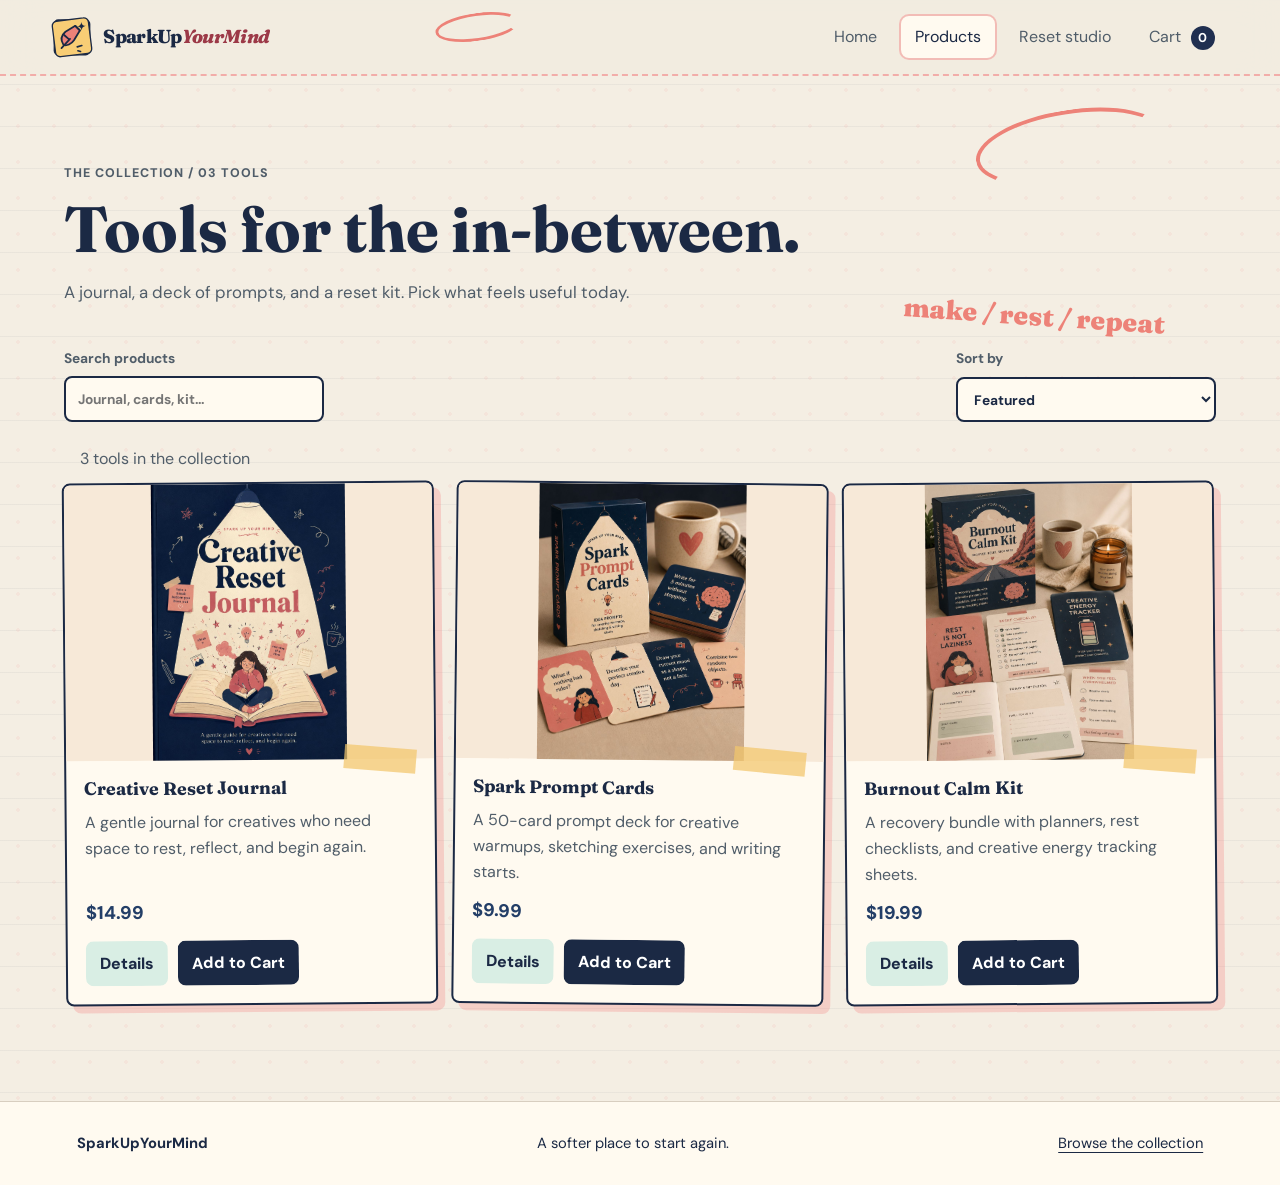
==== commit b27b25f3: "Give SparkUpYourMind a custom mark and animated hero" ====
--- a/products.html
+++ b/products.html
@@ -9,14 +9,15 @@
   <link href="https://fonts.googleapis.com/css2?family=DM+Sans:wght@400;500;600;700;800&family=Fraunces:wght@700;800;900&display=swap" rel="stylesheet">
   <meta name="description" content="A softer place to start again: creative reset exercises, journals, prompts, and tools.">
   <link rel="stylesheet" href="styles.css">
-  <link rel="stylesheet" href="studio.css">
+  <link rel="icon" href="assets/spark-mark.svg" type="image/svg+xml">
+  <link rel="stylesheet" href="studio.css?v=field-notes-2">
 </head>
 <body>
   <a class="skip-link" href="#main">Skip to content</a>
   <header class="site-header">
     <a class="brand" href="index.html" aria-label="SparkUpYourMind home">
-      <span class="brand-mark">S</span>
-      <span>SparkUpYourMind</span>
+      <img class="spark-mark" src="assets/spark-mark.svg" width="42" height="42" alt="">
+      <span class="spark-wordmark">SparkUp<i>YourMind</i></span>
     </a>
     <div class="header-doodles" aria-hidden="true">
       <span class="doodle-loop"></span>
@@ -95,6 +96,6 @@
   </dialog>
 
   <footer class="site-footer"><strong>SparkUpYourMind</strong><span>A softer place to start again.</span><a href="products.html">Browse the collection</a></footer>
-  <script src="script.js" defer></script>
+  <script src="script.js?v=field-notes-2" defer></script>
 </body>
 </html>
--- a/studio.css
+++ b/studio.css
@@ -8,6 +8,10 @@
 }
 
 body { font-family: "DM Sans", sans-serif; }
+.spark-mark { flex: none; transition: transform .4s cubic-bezier(.2,.85,.25,1.35); }
+.brand:hover .spark-mark, .brand:focus-visible .spark-mark { transform: rotate(-12deg) translateY(-2px); }
+.spark-wordmark { font: 800 1.18rem/1 "Fraunces", Georgia, serif; letter-spacing: -.035em; }
+.spark-wordmark i { color: #9c3947; font-weight: inherit; }
 :focus-visible { outline: 3px solid #385d99; outline-offset: 4px; }
 section[id] { scroll-margin-top: 95px; }
 .skip-link { position: fixed; top: 8px; left: 8px; padding: 12px; background: var(--paper); z-index: 100; transform: translateY(-150%); }
@@ -23,9 +27,7 @@
   align-self: center;
   color: #fff8df;
   padding: clamp(42px, 7vw, 98px) clamp(24px, 6vw, 84px);
-  animation: open-notebook .65s ease-out both;
 }
-@keyframes open-notebook { from { transform: translateY(14px); opacity: 0; } to { transform: none; opacity: 1; } }
 .hero-media {
   min-height: clamp(420px, 49vw, 650px);
   background-color: #e6e4c6;
@@ -43,6 +45,39 @@
 .hero h1 span { display: inline; }
 .hero h1 { font-size: clamp(3.15rem, 7vw, 6.9rem); line-height: .97; letter-spacing: -.055em; }
 .hero h1 em { color: #f7c66d; font-weight: inherit; display: block; }
+.hero h1 .title-line { display: block; overflow: clip; padding: .04em .12em .13em .02em; margin-bottom: -.1em; }
+.hero h1 .title-line > span { display: block; animation: type-lift .8s cubic-bezier(.16,1,.3,1) both; }
+.hero h1 em > span { animation-delay: .16s !important; }
+@keyframes type-lift {
+  from { transform: translateY(116%) rotate(4deg); opacity: 0; }
+  to { transform: none; opacity: 1; }
+}
+.hero-stamp { animation: stamp-in .62s cubic-bezier(.2,.85,.25,1.28) both; }
+@keyframes stamp-in {
+  from { transform: rotate(-15deg) scale(.65); opacity: 0; }
+  to { transform: rotate(-3deg) scale(1); opacity: 1; }
+}
+.hero-actions { animation: rise-in .65s .28s ease-out both; }
+@keyframes rise-in { from { transform: translateY(12px); opacity: 0; } to { transform: none; opacity: 1; } }
+.sketch-caption, .sketch-sticker {
+  position: absolute;
+  z-index: 4;
+  font-weight: 800;
+  pointer-events: none;
+}
+.sketch-caption { bottom: 18px; left: 20px; font-size: .7rem; letter-spacing: .12em; text-transform: uppercase; }
+.sketch-sticker {
+  top: 12%;
+  right: 6%;
+  padding: 11px 14px;
+  border: 1px solid var(--ink);
+  background: #f8cd75;
+  box-shadow: 4px 4px var(--ink);
+  font: 800 clamp(.85rem, 1.5vw, 1.2rem)/1.05 "Fraunces", Georgia, serif;
+  transform: rotate(8deg);
+}
+.motion-ready .sketch-sticker { animation: sticker-sway 4.8s ease-in-out infinite alternate; }
+@keyframes sticker-sway { to { transform: translateY(-10px) rotate(2deg); } }
 .hero .hero-content > p:not(.eyebrow) { max-width: 34ch; color: #eee8dd; }
 .hero .button-primary { background: #f7c66d; color: var(--ink); border-color: #f7c66d; box-shadow: none; }
 .hero .button-secondary { background: transparent; color: #fff8df; border-color: #fff8df; box-shadow: none; }
@@ -50,10 +85,7 @@
 .hero .button-secondary:hover { background: #384664; }
 .studio-strip {
   display: flex;
-  justify-content: space-around;
-  flex-wrap: wrap;
-  gap: 6px 18px;
-  padding: 12px 20px;
+  align-items: stretch;
   background: #f7c66d;
   border-block: 1px solid var(--ink);
   color: var(--ink);
@@ -62,7 +94,19 @@
   letter-spacing: .05em;
   text-transform: uppercase;
 }
-.studio-strip span::before { content: "+ "; }
+.strip-window { min-width: 0; flex: 1; overflow: hidden; }
+.strip-track { width: max-content; display: flex; }
+.strip-copy { display: flex; justify-content: space-around; gap: 18px; min-width: max(48rem, 100vw); padding: 12px 20px; white-space: nowrap; }
+.strip-copy span::before { content: "+ "; color: #7c2e39; }
+.motion-ready .strip-track { animation: strip-scroll 24s linear infinite; }
+@keyframes strip-scroll { to { transform: translateX(-50%); } }
+.motion-control { border: 0; padding: 12px 0; margin-top: 7px; background: none; color: #f8cd75; font-size: .85rem; font-weight: 800; cursor: pointer; text-decoration: underline; text-underline-offset: .22em; }
+.motion-control::before { content: "+ "; text-decoration: none; display: inline-block; margin-right: 4px; }
+.motion-paused .strip-track { animation: none; }
+body.motion-paused .hero-media *, .motion-paused .sketch-sticker { animation-play-state: paused; }
+body.motion-paused .strip-track, body:not(.motion-ready) .strip-track { width: 100%; }
+body.motion-paused .strip-copy, body:not(.motion-ready) .strip-copy { min-width: 0; width: 100%; flex-wrap: wrap; }
+body.motion-paused .strip-copy[aria-hidden], body:not(.motion-ready) .strip-copy[aria-hidden] { display: none; }
 .site-header .primary-nav a { white-space: nowrap; }
 .header-doodles .doodle-star, .header-doodles .doodle-note, .site-header::after { display: none; }
 .reset-studio {
@@ -107,5 +151,12 @@
   .reset-studio { grid-template-columns: 1fr; }
 }
 @media (prefers-reduced-motion: reduce) {
-  *, *::before, *::after { animation-duration: .01ms !important; transition-duration: .01ms !important; scroll-behavior: auto !important; }
+  html { scroll-behavior: auto; }
+  body:not(.motion-opt-in) *, body:not(.motion-opt-in) *::before, body:not(.motion-opt-in) *::after {
+    animation: none !important;
+    transition-duration: .01ms !important;
+  }
+  body:not(.motion-opt-in) .strip-track { width: 100%; }
+  body:not(.motion-opt-in) .strip-copy { min-width: 0; width: 100%; flex-wrap: wrap; }
+  body:not(.motion-opt-in) .strip-copy[aria-hidden] { display: none; }
 }
